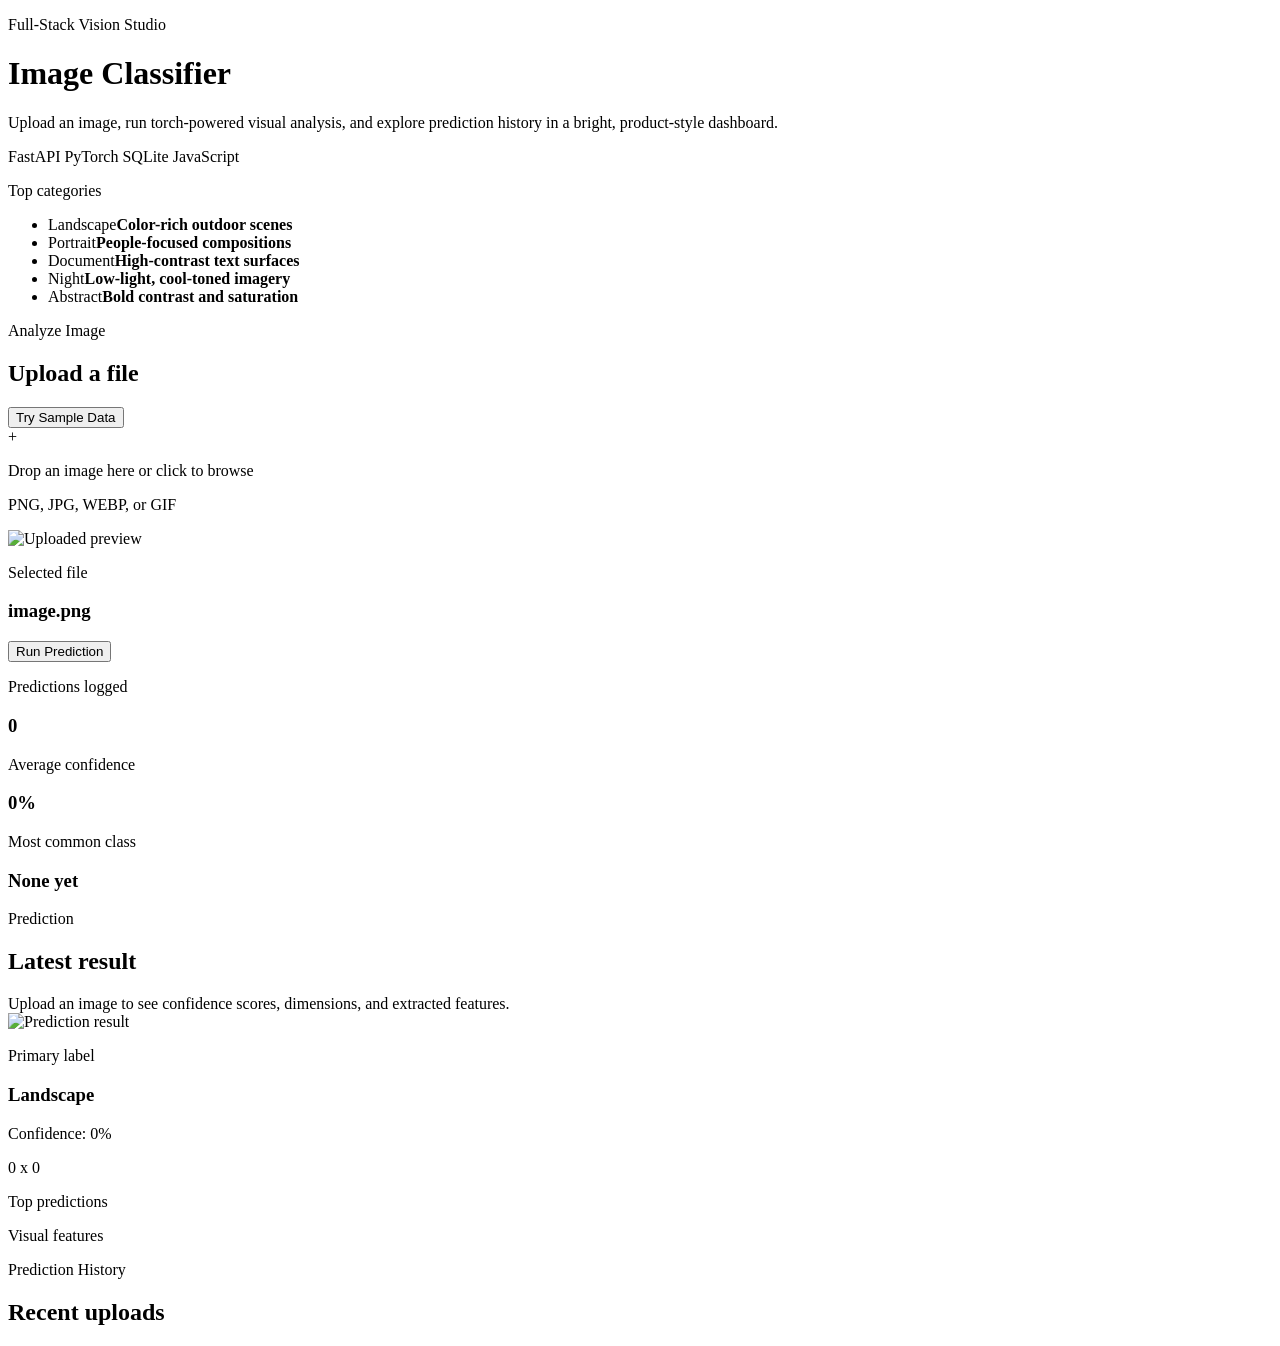
==== public/index.html @ 75df970a "Adapt Image Classifier for Vercel" ====
<!DOCTYPE html>
<html lang="en">
  <head>
    <meta charset="UTF-8" />
    <meta name="viewport" content="width=device-width, initial-scale=1.0" />
    <title>Image Classifier</title>
    <link rel="preconnect" href="https://fonts.googleapis.com" />
    <link rel="preconnect" href="https://fonts.gstatic.com" crossorigin />
    <link
      href="https://fonts.googleapis.com/css2?family=Space+Grotesk:wght@400;500;700&family=IBM+Plex+Mono:wght@400;500&display=swap"
      rel="stylesheet"
    />
    <link rel="stylesheet" href="/styles.css" />
  </head>
  <body>
    <div class="page-shell">
      <header class="hero">
        <div class="hero-copy">
          <p class="eyebrow">Full-Stack Vision Studio</p>
          <h1>Image Classifier</h1>
          <p class="hero-text">
            Upload an image, run torch-powered visual analysis, and explore prediction history in a bright,
            product-style dashboard.
          </p>
          <div class="hero-pills">
            <span>FastAPI</span>
            <span>PyTorch</span>
            <span>SQLite</span>
            <span>JavaScript</span>
          </div>
        </div>
        <div class="hero-panel">
          <div class="hero-orb orb-one"></div>
          <div class="hero-orb orb-two"></div>
          <div class="hero-card">
            <p class="hero-card-label">Top categories</p>
            <ul>
              <li><span>Landscape</span><strong>Color-rich outdoor scenes</strong></li>
              <li><span>Portrait</span><strong>People-focused compositions</strong></li>
              <li><span>Document</span><strong>High-contrast text surfaces</strong></li>
              <li><span>Night</span><strong>Low-light, cool-toned imagery</strong></li>
              <li><span>Abstract</span><strong>Bold contrast and saturation</strong></li>
            </ul>
          </div>
        </div>
      </header>

      <main class="dashboard">
        <section class="upload-panel card">
          <div class="section-heading">
            <div>
              <p class="eyebrow">Analyze Image</p>
              <h2>Upload a file</h2>
            </div>
            <button id="sampleButton" class="ghost-button" type="button">Try Sample Data</button>
          </div>

          <label id="dropZone" class="drop-zone" for="fileInput">
            <input id="fileInput" type="file" accept="image/*" hidden />
            <div class="drop-zone-content">
              <div class="drop-icon">+</div>
              <p class="drop-title">Drop an image here or click to browse</p>
              <p class="drop-subtitle">PNG, JPG, WEBP, or GIF</p>
            </div>
          </label>

          <div id="previewState" class="preview-state hidden">
            <img id="previewImage" alt="Uploaded preview" />
            <div class="preview-meta">
              <div>
                <p class="eyebrow">Selected file</p>
                <h3 id="previewName">image.png</h3>
              </div>
              <button id="analyzeButton" class="primary-button" type="button">Run Prediction</button>
            </div>
          </div>

          <div id="statusBanner" class="status-banner hidden"></div>
        </section>

        <section class="stats-grid">
          <article class="stat-card card">
            <p class="stat-label">Predictions logged</p>
            <h3 id="totalPredictions">0</h3>
          </article>
          <article class="stat-card card">
            <p class="stat-label">Average confidence</p>
            <h3 id="averageConfidence">0%</h3>
          </article>
          <article class="stat-card card">
            <p class="stat-label">Most common class</p>
            <h3 id="topLabel">None yet</h3>
          </article>
        </section>

        <section class="results-grid">
          <article class="result-card card">
            <div class="section-heading">
              <div>
                <p class="eyebrow">Prediction</p>
                <h2>Latest result</h2>
              </div>
            </div>
            <div id="emptyResult" class="empty-state">
              Upload an image to see confidence scores, dimensions, and extracted features.
            </div>
            <div id="resultContent" class="hidden">
              <div class="result-header">
                <img id="resultImage" alt="Prediction result" />
                <div class="result-summary">
                  <p class="eyebrow">Primary label</p>
                  <h3 id="resultLabel">Landscape</h3>
                  <p id="resultConfidence" class="confidence-text">Confidence: 0%</p>
                  <p id="resultDimensions" class="dimensions-text">0 x 0</p>
                </div>
              </div>
              <div>
                <p class="subheading">Top predictions</p>
                <div id="predictionBars" class="prediction-bars"></div>
              </div>
              <div>
                <p class="subheading">Visual features</p>
                <div id="featureGrid" class="feature-grid"></div>
              </div>
            </div>
          </article>

          <article class="history-card card">
            <div class="section-heading">
              <div>
                <p class="eyebrow">Prediction History</p>
                <h2>Recent uploads</h2>
              </div>
            </div>
            <div id="historyGrid" class="history-grid"></div>
          </article>
        </section>
      </main>
    </div>

    <script src="/app.js" defer></script>
  </body>
</html>
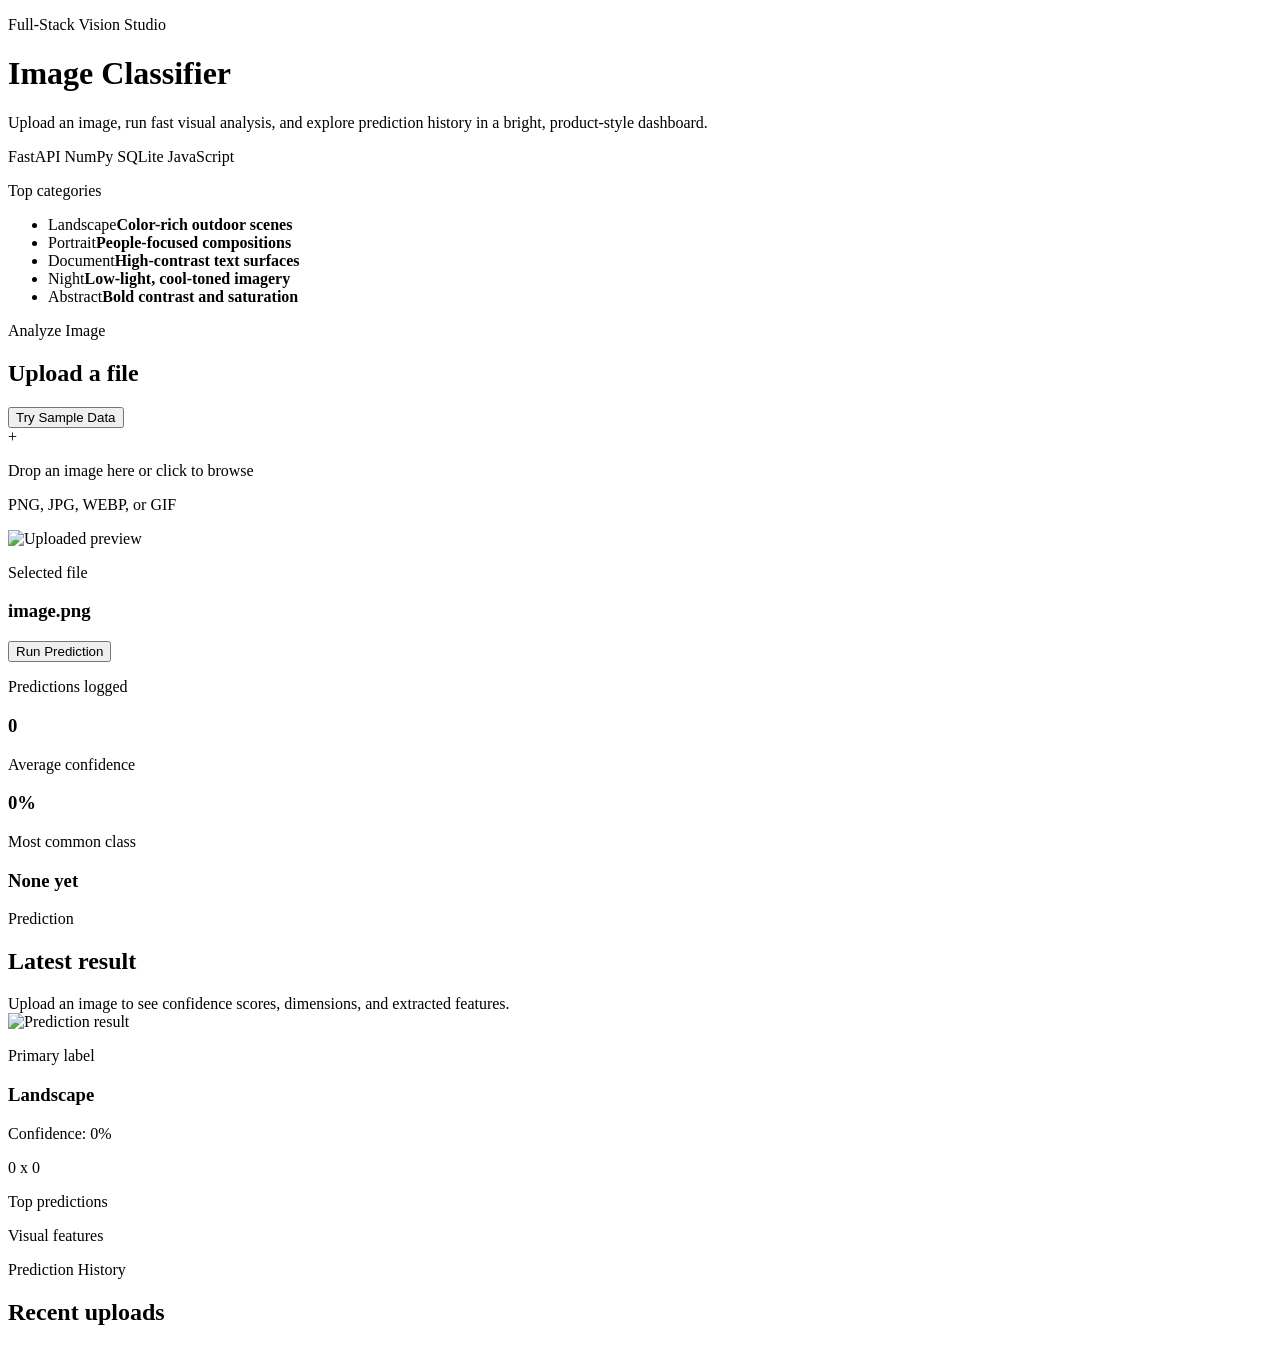
==== commit a95c5ab1: "Replace torch dependency with numpy inference" ====
--- a/public/index.html
+++ b/public/index.html
@@ -19,12 +19,12 @@
           <p class="eyebrow">Full-Stack Vision Studio</p>
           <h1>Image Classifier</h1>
           <p class="hero-text">
-            Upload an image, run torch-powered visual analysis, and explore prediction history in a bright,
+            Upload an image, run fast visual analysis, and explore prediction history in a bright,
             product-style dashboard.
           </p>
           <div class="hero-pills">
             <span>FastAPI</span>
-            <span>PyTorch</span>
+            <span>NumPy</span>
             <span>SQLite</span>
             <span>JavaScript</span>
           </div>
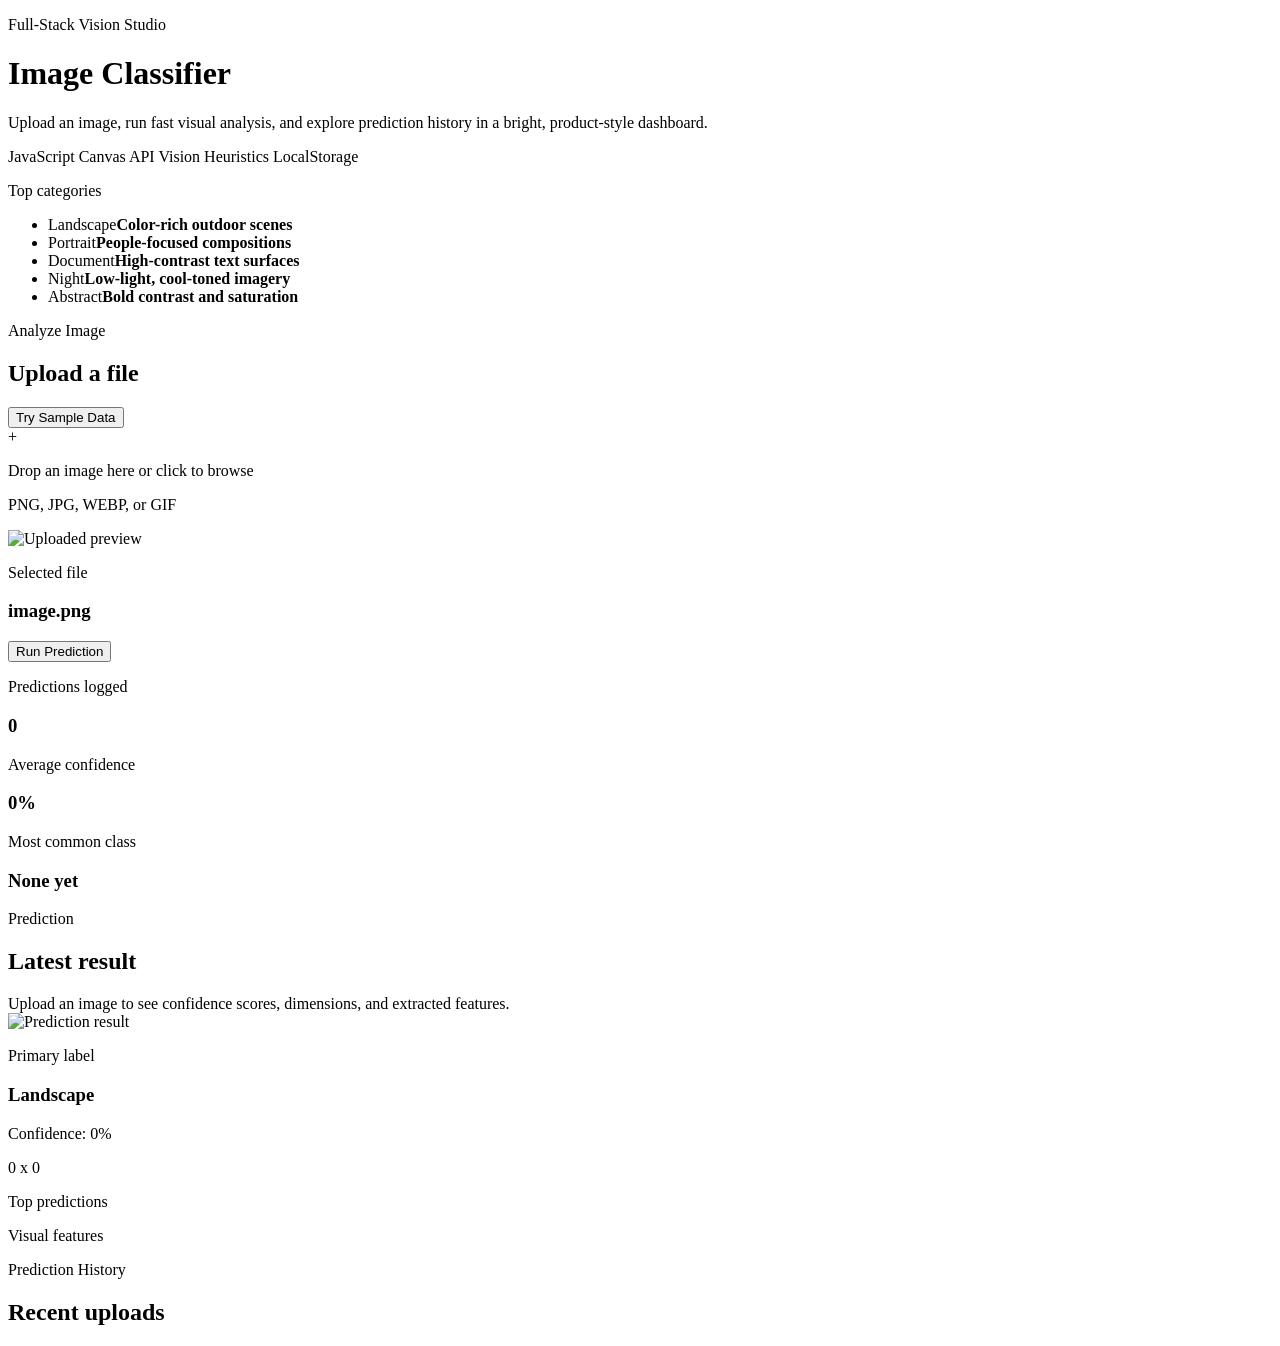
==== commit c8462c1e: "Convert Image Classifier to static browser app" ====
--- a/public/index.html
+++ b/public/index.html
@@ -23,10 +23,10 @@
             product-style dashboard.
           </p>
           <div class="hero-pills">
-            <span>FastAPI</span>
-            <span>NumPy</span>
-            <span>SQLite</span>
             <span>JavaScript</span>
+            <span>Canvas API</span>
+            <span>Vision Heuristics</span>
+            <span>LocalStorage</span>
           </div>
         </div>
         <div class="hero-panel">
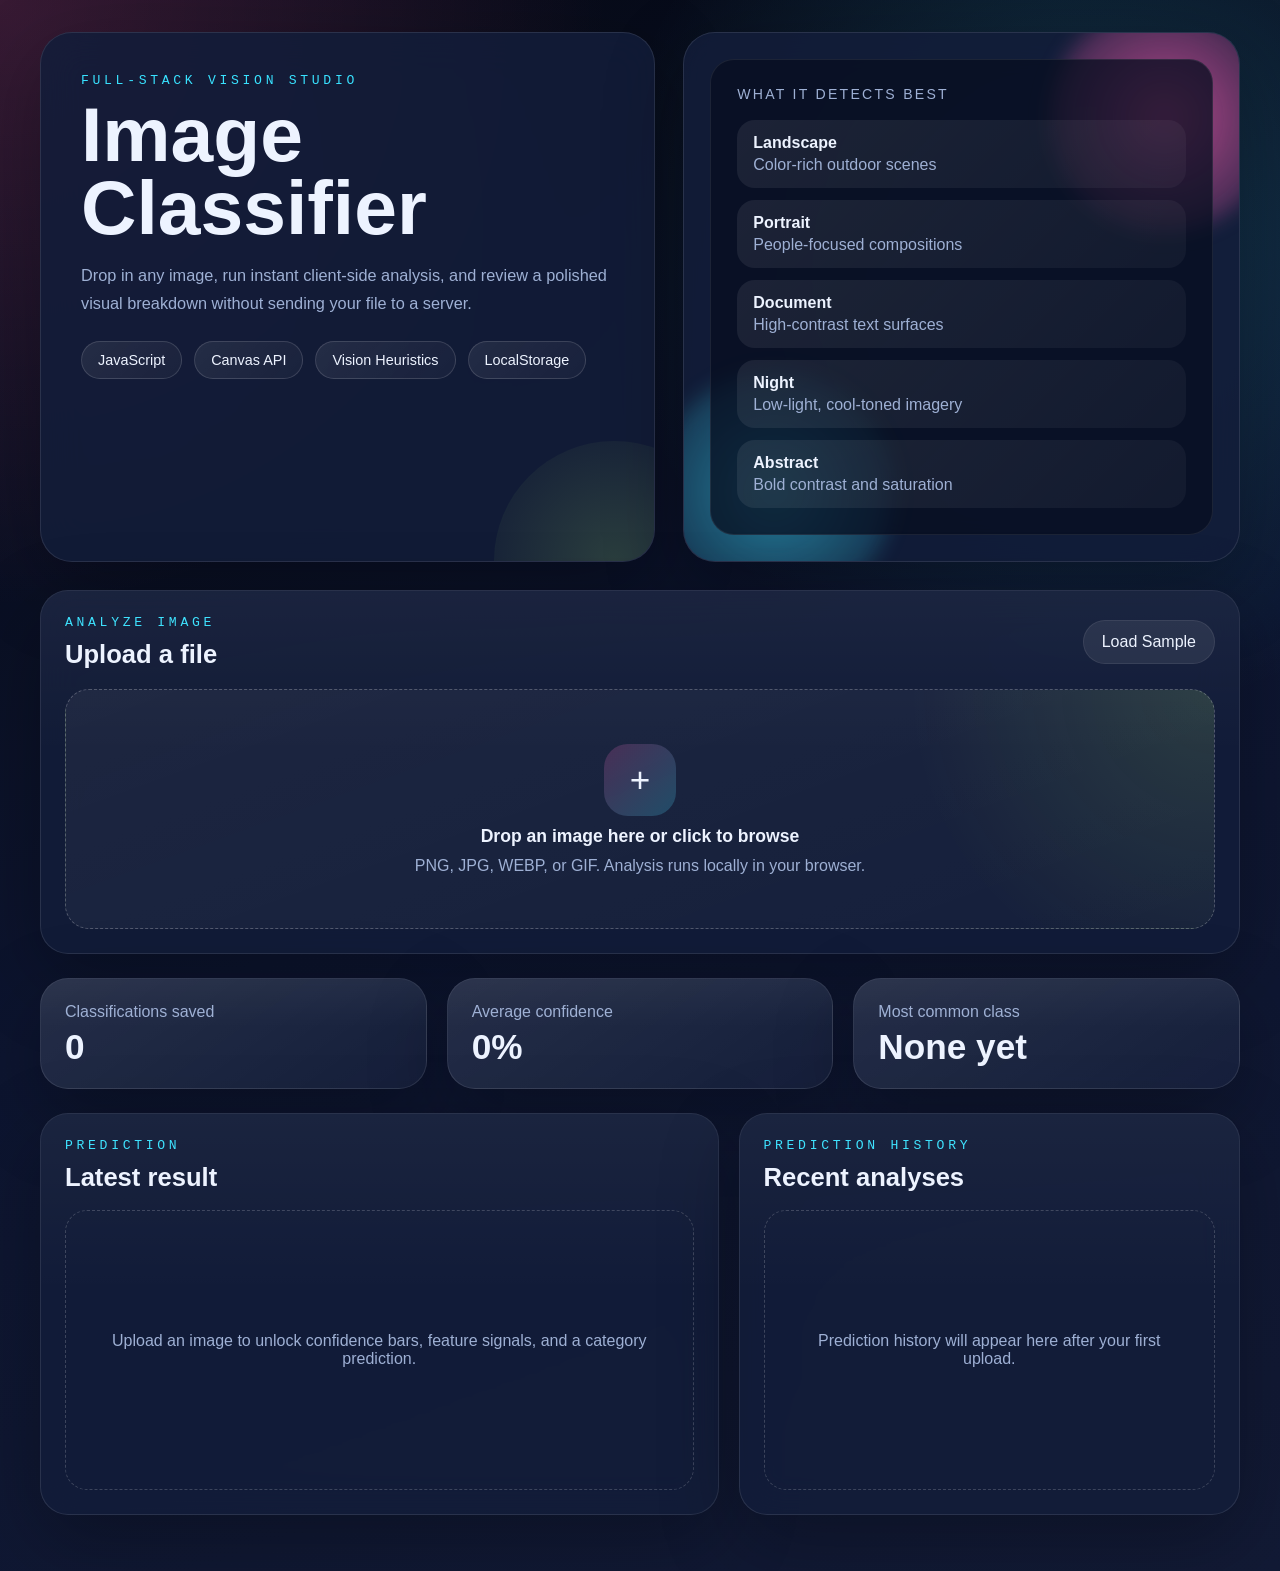
==== commit 660a5c33: "Polish Image Classifier UI and README" ====
--- a/public/index.html
+++ b/public/index.html
@@ -10,7 +10,7 @@
       href="https://fonts.googleapis.com/css2?family=Space+Grotesk:wght@400;500;700&family=IBM+Plex+Mono:wght@400;500&display=swap"
       rel="stylesheet"
     />
-    <link rel="stylesheet" href="/styles.css" />
+    <link rel="stylesheet" href="./styles.css" />
   </head>
   <body>
     <div class="page-shell">
@@ -19,8 +19,8 @@
           <p class="eyebrow">Full-Stack Vision Studio</p>
           <h1>Image Classifier</h1>
           <p class="hero-text">
-            Upload an image, run fast visual analysis, and explore prediction history in a bright,
-            product-style dashboard.
+            Drop in any image, run instant client-side analysis, and review a polished visual breakdown
+            without sending your file to a server.
           </p>
           <div class="hero-pills">
             <span>JavaScript</span>
@@ -33,7 +33,7 @@
           <div class="hero-orb orb-one"></div>
           <div class="hero-orb orb-two"></div>
           <div class="hero-card">
-            <p class="hero-card-label">Top categories</p>
+            <p class="hero-card-label">What It Detects Best</p>
             <ul>
               <li><span>Landscape</span><strong>Color-rich outdoor scenes</strong></li>
               <li><span>Portrait</span><strong>People-focused compositions</strong></li>
@@ -52,7 +52,7 @@
               <p class="eyebrow">Analyze Image</p>
               <h2>Upload a file</h2>
             </div>
-            <button id="sampleButton" class="ghost-button" type="button">Try Sample Data</button>
+            <button id="sampleButton" class="ghost-button" type="button">Load Sample</button>
           </div>
 
           <label id="dropZone" class="drop-zone" for="fileInput">
@@ -60,7 +60,7 @@
             <div class="drop-zone-content">
               <div class="drop-icon">+</div>
               <p class="drop-title">Drop an image here or click to browse</p>
-              <p class="drop-subtitle">PNG, JPG, WEBP, or GIF</p>
+              <p class="drop-subtitle">PNG, JPG, WEBP, or GIF. Analysis runs locally in your browser.</p>
             </div>
           </label>
 
@@ -80,7 +80,7 @@
 
         <section class="stats-grid">
           <article class="stat-card card">
-            <p class="stat-label">Predictions logged</p>
+            <p class="stat-label">Classifications saved</p>
             <h3 id="totalPredictions">0</h3>
           </article>
           <article class="stat-card card">
@@ -102,7 +102,7 @@
               </div>
             </div>
             <div id="emptyResult" class="empty-state">
-              Upload an image to see confidence scores, dimensions, and extracted features.
+              Upload an image to unlock confidence bars, feature signals, and a category prediction.
             </div>
             <div id="resultContent" class="hidden">
               <div class="result-header">
@@ -119,7 +119,7 @@
                 <div id="predictionBars" class="prediction-bars"></div>
               </div>
               <div>
-                <p class="subheading">Visual features</p>
+                <p class="subheading">Signal Breakdown</p>
                 <div id="featureGrid" class="feature-grid"></div>
               </div>
             </div>
@@ -129,7 +129,7 @@
             <div class="section-heading">
               <div>
                 <p class="eyebrow">Prediction History</p>
-                <h2>Recent uploads</h2>
+                <h2>Recent analyses</h2>
               </div>
             </div>
             <div id="historyGrid" class="history-grid"></div>
@@ -138,6 +138,6 @@
       </main>
     </div>
 
-    <script src="/app.js" defer></script>
+    <script src="./app.js" defer></script>
   </body>
 </html>
--- a/public/styles.css
+++ b/public/styles.css
@@ -0,0 +1,552 @@
+:root {
+  color-scheme: dark;
+  --bg-0: #070b18;
+  --bg-1: #0f172f;
+  --bg-2: rgba(19, 29, 58, 0.88);
+  --line: rgba(255, 255, 255, 0.1);
+  --text: #edf3ff;
+  --muted: #9eb0d4;
+  --pink: #ff5db1;
+  --cyan: #39e2ff;
+  --violet: #8969ff;
+  --lime: #b3ff69;
+  --danger: #ff8b8b;
+  --shadow: 0 25px 80px rgba(0, 0, 0, 0.28);
+}
+
+* {
+  box-sizing: border-box;
+}
+
+body {
+  margin: 0;
+  min-height: 100vh;
+  font-family: "Space Grotesk", sans-serif;
+  background:
+    radial-gradient(circle at top left, rgba(255, 93, 177, 0.2), transparent 30%),
+    radial-gradient(circle at 85% 15%, rgba(57, 226, 255, 0.18), transparent 28%),
+    linear-gradient(160deg, #060914 0%, #0d1530 52%, #121a35 100%);
+  color: var(--text);
+}
+
+a {
+  color: inherit;
+}
+
+button,
+input {
+  font: inherit;
+}
+
+.page-shell {
+  width: min(1200px, calc(100vw - 32px));
+  margin: 0 auto;
+  padding: 32px 0 56px;
+}
+
+.hero {
+  display: grid;
+  grid-template-columns: 1.05fr 0.95fr;
+  gap: 28px;
+  align-items: stretch;
+  margin-bottom: 28px;
+}
+
+.hero-copy,
+.hero-panel,
+.card {
+  border: 1px solid var(--line);
+  background: var(--bg-2);
+  backdrop-filter: blur(20px);
+  box-shadow: var(--shadow);
+}
+
+.hero-copy {
+  border-radius: 32px;
+  padding: 40px;
+  position: relative;
+  overflow: hidden;
+}
+
+.hero-copy::after {
+  content: "";
+  position: absolute;
+  inset: auto -80px -120px auto;
+  width: 240px;
+  height: 240px;
+  border-radius: 50%;
+  background: radial-gradient(circle, rgba(179, 255, 105, 0.16), rgba(179, 255, 105, 0));
+  pointer-events: none;
+}
+
+.eyebrow {
+  margin: 0 0 10px;
+  color: var(--cyan);
+  font-size: 0.82rem;
+  letter-spacing: 0.28em;
+  text-transform: uppercase;
+  font-family: "IBM Plex Mono", monospace;
+}
+
+.hero h1 {
+  margin: 0;
+  font-size: clamp(2.8rem, 6vw, 4.8rem);
+  line-height: 0.95;
+}
+
+.hero-text {
+  margin: 18px 0 24px;
+  max-width: 560px;
+  color: var(--muted);
+  font-size: 1.02rem;
+  line-height: 1.7;
+}
+
+.hero-pills {
+  display: flex;
+  flex-wrap: wrap;
+  gap: 12px;
+}
+
+.hero-pills span {
+  padding: 10px 16px;
+  border-radius: 999px;
+  border: 1px solid rgba(255, 255, 255, 0.14);
+  background: linear-gradient(135deg, rgba(255, 255, 255, 0.08), rgba(255, 255, 255, 0.03));
+  color: var(--text);
+  font-size: 0.9rem;
+}
+
+.hero-panel {
+  position: relative;
+  overflow: hidden;
+  border-radius: 32px;
+  padding: 26px;
+}
+
+.hero-orb {
+  position: absolute;
+  border-radius: 50%;
+  filter: blur(10px);
+}
+
+.orb-one {
+  width: 230px;
+  height: 230px;
+  right: -40px;
+  top: -30px;
+  background: radial-gradient(circle, rgba(255, 93, 177, 0.7), rgba(255, 93, 177, 0));
+}
+
+.orb-two {
+  width: 240px;
+  height: 240px;
+  left: -30px;
+  bottom: -50px;
+  background: radial-gradient(circle, rgba(57, 226, 255, 0.5), rgba(57, 226, 255, 0));
+}
+
+.hero-card {
+  position: relative;
+  z-index: 1;
+  height: 100%;
+  border-radius: 24px;
+  padding: 26px;
+  background: rgba(8, 14, 32, 0.74);
+  border: 1px solid rgba(255, 255, 255, 0.08);
+}
+
+.hero-card-label {
+  margin: 0 0 18px;
+  color: var(--muted);
+  font-size: 0.88rem;
+  text-transform: uppercase;
+  letter-spacing: 0.16em;
+}
+
+.hero-card ul {
+  list-style: none;
+  padding: 0;
+  margin: 0;
+  display: grid;
+  gap: 12px;
+}
+
+.hero-card li {
+  display: grid;
+  gap: 4px;
+  padding: 14px 16px;
+  border-radius: 18px;
+  background: linear-gradient(135deg, rgba(255, 255, 255, 0.08), rgba(255, 255, 255, 0.04));
+}
+
+.hero-card span {
+  font-weight: 700;
+}
+
+.hero-card strong {
+  color: var(--muted);
+  font-weight: 500;
+}
+
+.dashboard {
+  display: grid;
+  gap: 24px;
+}
+
+.card {
+  border-radius: 28px;
+  padding: 24px;
+  position: relative;
+  overflow: hidden;
+}
+
+.card::before {
+  content: "";
+  position: absolute;
+  inset: 0;
+  background: linear-gradient(180deg, rgba(255, 255, 255, 0.04), transparent 45%);
+  pointer-events: none;
+}
+
+.upload-panel {
+  display: grid;
+  gap: 20px;
+}
+
+.section-heading {
+  display: flex;
+  justify-content: space-between;
+  align-items: center;
+  gap: 16px;
+}
+
+.section-heading h2 {
+  margin: 0;
+  font-size: 1.6rem;
+}
+
+.ghost-button,
+.primary-button {
+  border: none;
+  cursor: pointer;
+  transition: transform 0.2s ease, box-shadow 0.2s ease, background 0.2s ease;
+}
+
+.ghost-button {
+  padding: 12px 18px;
+  border-radius: 999px;
+  background: rgba(255, 255, 255, 0.08);
+  color: var(--text);
+  border: 1px solid rgba(255, 255, 255, 0.08);
+}
+
+.ghost-button:hover,
+.primary-button:hover {
+  transform: translateY(-1px);
+}
+
+.primary-button {
+  padding: 14px 22px;
+  border-radius: 999px;
+  background: linear-gradient(135deg, var(--pink), var(--violet));
+  color: white;
+  box-shadow: 0 18px 40px rgba(137, 105, 255, 0.35);
+}
+
+.drop-zone {
+  border: 1px dashed rgba(255, 255, 255, 0.24);
+  border-radius: 24px;
+  min-height: 240px;
+  display: grid;
+  place-items: center;
+  padding: 24px;
+  background:
+    radial-gradient(circle at top right, rgba(179, 255, 105, 0.12), transparent 26%),
+    linear-gradient(160deg, rgba(255, 255, 255, 0.05), rgba(255, 255, 255, 0.02));
+  cursor: pointer;
+  transition: border-color 0.2s ease, transform 0.2s ease, background 0.2s ease;
+}
+
+.drop-zone:hover,
+.drop-zone.dragover {
+  border-color: rgba(57, 226, 255, 0.6);
+  transform: translateY(-2px);
+}
+
+.drop-zone-content {
+  display: grid;
+  justify-items: center;
+  text-align: center;
+  gap: 10px;
+}
+
+.drop-icon {
+  width: 72px;
+  height: 72px;
+  display: grid;
+  place-items: center;
+  border-radius: 24px;
+  font-size: 2.2rem;
+  background: linear-gradient(135deg, rgba(255, 93, 177, 0.2), rgba(57, 226, 255, 0.22));
+}
+
+.drop-title {
+  margin: 0;
+  font-size: 1.1rem;
+  font-weight: 700;
+}
+
+.drop-subtitle {
+  margin: 0;
+  color: var(--muted);
+}
+
+.preview-state {
+  display: grid;
+  grid-template-columns: 180px 1fr;
+  gap: 18px;
+  align-items: center;
+  padding: 18px;
+  border-radius: 24px;
+  background: linear-gradient(145deg, rgba(255, 255, 255, 0.08), rgba(255, 255, 255, 0.03));
+}
+
+.preview-state img,
+.result-header img {
+  width: 100%;
+  aspect-ratio: 1 / 1;
+  object-fit: cover;
+  border-radius: 18px;
+  border: 1px solid rgba(255, 255, 255, 0.08);
+}
+
+.preview-meta h3,
+.result-summary h3 {
+  margin: 0;
+  font-size: 1.8rem;
+}
+
+.status-banner {
+  padding: 14px 16px;
+  border-radius: 16px;
+  font-size: 0.95rem;
+}
+
+.status-banner.info {
+  background: rgba(57, 226, 255, 0.12);
+  color: #a8f3ff;
+}
+
+.status-banner.error {
+  background: rgba(255, 139, 139, 0.12);
+  color: #ffc8c8;
+}
+
+.stats-grid {
+  display: grid;
+  grid-template-columns: repeat(3, minmax(0, 1fr));
+  gap: 20px;
+}
+
+.stat-card {
+  background:
+    linear-gradient(145deg, rgba(255, 255, 255, 0.08), rgba(255, 255, 255, 0.02)),
+    var(--bg-2);
+}
+
+.stat-label {
+  margin: 0 0 8px;
+  color: var(--muted);
+}
+
+.stat-card h3 {
+  margin: 0;
+  font-size: 2.2rem;
+  line-height: 1;
+}
+
+.results-grid {
+  display: grid;
+  grid-template-columns: 1.15fr 0.85fr;
+  gap: 20px;
+}
+
+.result-card,
+.history-card {
+  display: grid;
+  gap: 18px;
+}
+
+.empty-state {
+  display: grid;
+  place-items: center;
+  min-height: 280px;
+  border-radius: 22px;
+  border: 1px dashed rgba(255, 255, 255, 0.18);
+  color: var(--muted);
+  text-align: center;
+  padding: 28px;
+}
+
+.result-content,
+#resultContent {
+  display: grid;
+  gap: 20px;
+}
+
+.result-header {
+  display: grid;
+  grid-template-columns: 220px 1fr;
+  gap: 20px;
+}
+
+.confidence-text,
+.dimensions-text {
+  color: var(--muted);
+  margin: 8px 0 0;
+}
+
+.subheading {
+  margin: 0 0 12px;
+  color: var(--muted);
+  text-transform: uppercase;
+  letter-spacing: 0.14em;
+  font-size: 0.82rem;
+}
+
+.prediction-bars,
+.feature-grid,
+.history-grid {
+  display: grid;
+  gap: 12px;
+}
+
+.prediction-row {
+  display: grid;
+  gap: 8px;
+}
+
+.prediction-row header {
+  display: flex;
+  justify-content: space-between;
+  gap: 12px;
+  font-size: 0.95rem;
+}
+
+.bar-track {
+  height: 12px;
+  border-radius: 999px;
+  background: rgba(255, 255, 255, 0.08);
+  overflow: hidden;
+}
+
+.bar-fill {
+  height: 100%;
+  border-radius: inherit;
+  background: linear-gradient(90deg, var(--cyan), var(--pink));
+}
+
+.feature-grid {
+  grid-template-columns: repeat(2, minmax(0, 1fr));
+}
+
+.feature-card,
+.history-item {
+  padding: 16px;
+  border-radius: 18px;
+  background: linear-gradient(145deg, rgba(255, 255, 255, 0.07), rgba(255, 255, 255, 0.03));
+  border: 1px solid rgba(255, 255, 255, 0.08);
+}
+
+.feature-card p,
+.history-item p {
+  margin: 0;
+}
+
+.feature-card strong,
+.history-item strong {
+  display: block;
+  margin-top: 8px;
+  font-size: 1.15rem;
+}
+
+.history-item {
+  display: grid;
+  grid-template-columns: 72px 1fr;
+  gap: 14px;
+  align-items: center;
+}
+
+.history-item img {
+  width: 72px;
+  height: 72px;
+  object-fit: cover;
+  border-radius: 16px;
+}
+
+.history-thumb {
+  width: 72px;
+  height: 72px;
+  display: grid;
+  place-items: center;
+  border-radius: 16px;
+  font-size: 1.6rem;
+  font-weight: 700;
+  color: white;
+  background: linear-gradient(135deg, var(--pink), var(--violet));
+}
+
+.history-meta {
+  display: grid;
+  gap: 6px;
+}
+
+.history-chip {
+  display: inline-flex;
+  width: fit-content;
+  padding: 6px 10px;
+  border-radius: 999px;
+  background: rgba(57, 226, 255, 0.12);
+  color: #b7f6ff;
+  font-size: 0.78rem;
+}
+
+.hidden {
+  display: none !important;
+}
+
+@media (max-width: 980px) {
+  .hero,
+  .results-grid {
+    grid-template-columns: 1fr;
+  }
+
+  .stats-grid {
+    grid-template-columns: 1fr;
+  }
+}
+
+@media (max-width: 680px) {
+  .page-shell {
+    width: min(100vw - 20px, 1200px);
+    padding-top: 18px;
+  }
+
+  .hero-copy,
+  .hero-panel,
+  .card {
+    padding: 18px;
+    border-radius: 24px;
+  }
+
+  .preview-state,
+  .result-header,
+  .history-item {
+    grid-template-columns: 1fr;
+  }
+
+  .feature-grid {
+    grid-template-columns: 1fr;
+  }
+}
